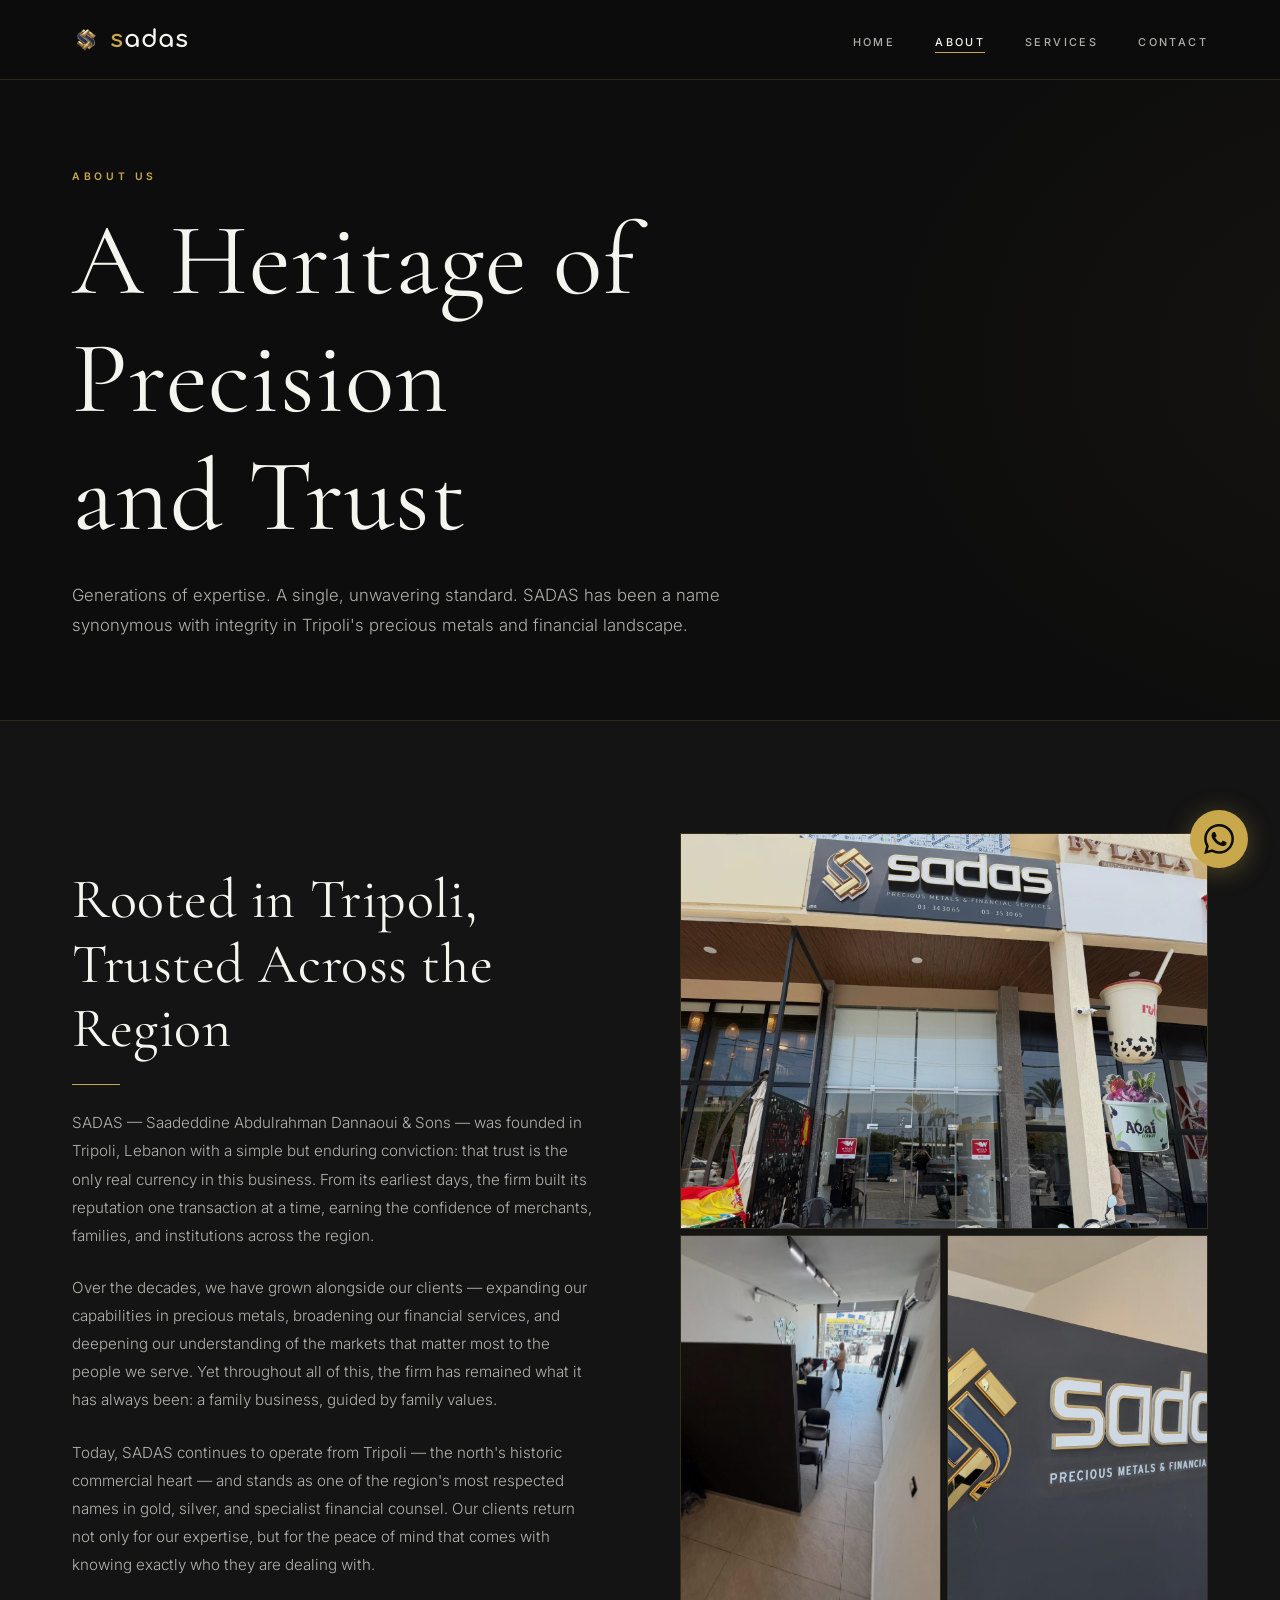
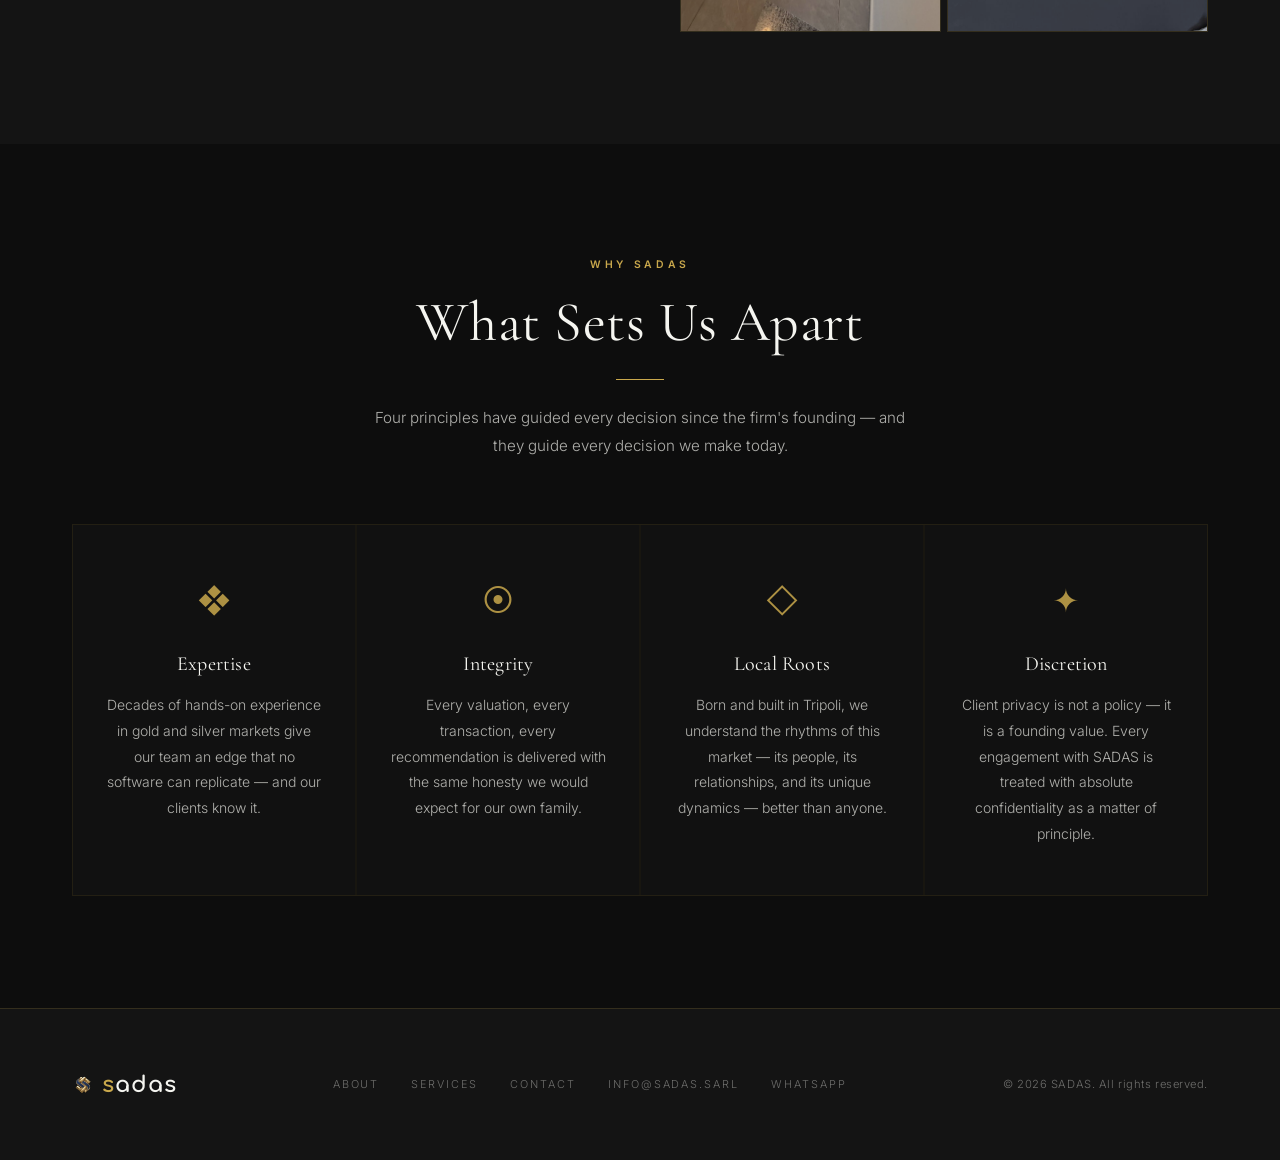
==== about.html @ ed0b33d8 "Initial commit — SADAS website" ====
<!DOCTYPE html>
<html lang="en">
<head>
  <meta charset="UTF-8" />
  <meta name="viewport" content="width=device-width, initial-scale=1.0" />

  <!-- REPLACE: Update title as desired -->
  <title>About — SADAS | Precious Metals &amp; Financial Services, Tripoli Lebanon</title>

  <!-- REPLACE: Refine description (under 160 characters) -->
  <meta name="description" content="Learn about SADAS — a family business with deep roots in Tripoli, Lebanon, built on decades of expertise, integrity, and trust in precious metals and finance." />

  <meta property="og:type"        content="website" />
  <!-- REPLACE: Update this URL to your real domain -->
  <meta property="og:url"         content="https://sadas.sarl/about.html" />
  <meta property="og:title"       content="About SADAS — Our Story &amp; Heritage" />
  <meta property="og:description" content="A family of trust, built over generations in Tripoli, Lebanon." />
  <!-- REPLACE: Add a real social image -->
  <!-- <meta property="og:image" content="https://sadas.sarl/img/og-image.jpg" /> -->

  <link rel="icon" type="image/png" href="img/logo-mark.png" />
  <link rel="stylesheet" href="css/style.css" />
  <link rel="preconnect" href="https://fonts.googleapis.com" />
  <link rel="preconnect" href="https://fonts.gstatic.com" crossorigin />
</head>
<body>

  <!-- ========================================================
       NAVBAR — data-always-scrolled="true" = frosted glass from page load
       ======================================================== -->
  <nav class="navbar" data-always-scrolled="true" aria-label="Main navigation">
    <div class="container">
      <a href="index.html" class="nav-logo" aria-label="SADAS — Home">
        <img class="logo-mark" src="img/logo-mark.png" alt="" aria-hidden="true" onerror="this.style.display='none'">
        <span class="logo-text"><em>s</em>adas</span>
      </a>

      <ul class="nav-links" role="list">
        <li><a href="index.html">Home</a></li>
        <li><a href="about.html">About</a></li>
        <li><a href="services.html">Services</a></li>
        <li><a href="contact.html">Contact</a></li>
      </ul>

      <button class="nav-hamburger" aria-label="Open navigation menu" aria-expanded="false">
        <span></span>
        <span></span>
        <span></span>
      </button>
    </div>
  </nav>

  <!-- Mobile nav overlay -->
  <nav class="nav-mobile" aria-label="Mobile navigation">
    <button class="nav-mobile-close" aria-label="Close navigation">&#10005;</button>
    <a href="index.html">Home</a>
    <a href="about.html">About</a>
    <a href="services.html">Services</a>
    <a href="contact.html">Contact</a>
  </nav>

  <main>

    <!-- ======================================================
         PAGE HERO HEADER
         ====================================================== -->
    <header class="page-hero">
      <div class="container">
        <div class="page-hero-inner">
          <span class="section-label">About Us</span>
          <h1>A Heritage of Precision<br>and Trust</h1>
          <!-- REPLACE: Adjust this lead paragraph to match your company's tone -->
          <p class="lead">
            Generations of expertise. A single, unwavering standard.
            SADAS has been a name synonymous with integrity in Tripoli's
            precious metals and financial landscape.
          </p>
        </div>
      </div>
    </header>

    <!-- ======================================================
         COMPANY STORY
         ====================================================== -->
    <section class="about-story">
      <div class="container">
        <div class="story-grid">

          <!-- Story text -->
          <div class="story-text">
            <span class="section-label reveal">Our Story</span>
            <h2 class="reveal delay-1">Rooted in Tripoli,<br>Trusted Across the Region</h2>
            <div class="divider reveal delay-2"></div>

            <!-- REPLACE: Replace all three paragraphs below with your actual company history.
                          Include when the firm was founded, by whom, how it has grown,
                          and what makes your family's approach distinctive. -->
            <p class="reveal delay-2">
              SADAS — Saadeddine Abdulrahman Dannaoui &amp; Sons — was founded in Tripoli, Lebanon
              with a simple but enduring conviction: that trust is the only real currency in this
              business. From its earliest days, the firm built its reputation one transaction at a
              time, earning the confidence of merchants, families, and institutions across the region.
            </p>
            <p class="reveal delay-3">
              Over the decades, we have grown alongside our clients — expanding our capabilities
              in precious metals, broadening our financial services, and deepening our understanding
              of the markets that matter most to the people we serve. Yet throughout all of this,
              the firm has remained what it has always been: a family business, guided by family values.
            </p>
            <p class="reveal delay-4">
              Today, SADAS continues to operate from Tripoli — the north's historic commercial heart —
              and stands as one of the region's most respected names in gold, silver, and specialist
              financial counsel. Our clients return not only for our expertise, but for the peace of
              mind that comes with knowing exactly who they are dealing with.
            </p>
          </div>

          <!-- Office photo grid -->
          <div class="reveal delay-2">
            <!--
              HOW TO ADD YOUR OFFICE PHOTOS:
              Save the three office photos to this folder using these exact filenames:
                img/office-exterior.jpg   the storefront / exterior photo
                img/office-interior.jpg   the inside-looking-out photo
                img/office-logo.jpg       the logo wall / interior signage photo
              Once the files are in place, the photos appear automatically.
            -->
            <div class="office-photos">
              <div class="office-photo-main">
                <img src="img/office-exterior.jpg"
                     alt="SADAS office exterior — Tripoli, Lebanon"
                     onerror="this.parentElement.style.background='#111';this.style.display='none'" />
              </div>
              <div class="office-photo-row">
                <div>
                  <img src="img/office-interior.jpg"
                       alt="SADAS office interior"
                       onerror="this.parentElement.style.background='#111';this.style.display='none'" />
                </div>
                <div>
                  <img src="img/office-logo.jpg"
                       alt="SADAS brand signage"
                       onerror="this.parentElement.style.background='#111';this.style.display='none'" />
                </div>
              </div>
            </div>
          </div>

        </div>
      </div>
    </section>

    <!-- ======================================================
         WHY SADAS — Trust Pillars
         ====================================================== -->
    <section class="about-pillars">
      <div class="container">
        <div class="section-header center reveal">
          <span class="section-label">Why SADAS</span>
          <h2>What Sets Us Apart</h2>
          <div class="divider center"></div>
          <p>
            Four principles have guided every decision since the firm's founding —
            and they guide every decision we make today.
          </p>
        </div>

        <div class="pillars-grid">

          <article class="pillar reveal delay-1">
            <span class="pillar-icon" aria-hidden="true">&#10070;</span>
            <h3>Expertise</h3>
            <!-- REPLACE: Adjust description to match your specific areas of expertise -->
            <p>
              Decades of hands-on experience in gold and silver markets give our team
              an edge that no software can replicate — and our clients know it.
            </p>
          </article>

          <article class="pillar reveal delay-2">
            <span class="pillar-icon" aria-hidden="true">&#10687;</span>
            <h3>Integrity</h3>
            <p>
              Every valuation, every transaction, every recommendation is delivered
              with the same honesty we would expect for our own family.
            </p>
          </article>

          <article class="pillar reveal delay-3">
            <span class="pillar-icon" aria-hidden="true">&#9671;</span>
            <h3>Local Roots</h3>
            <!-- REPLACE: Customise to describe your specific ties to Tripoli or the region -->
            <p>
              Born and built in Tripoli, we understand the rhythms of this market —
              its people, its relationships, and its unique dynamics — better than anyone.
            </p>
          </article>

          <article class="pillar reveal delay-4">
            <span class="pillar-icon" aria-hidden="true">&#10022;</span>
            <h3>Discretion</h3>
            <p>
              Client privacy is not a policy — it is a founding value. Every engagement
              with SADAS is treated with absolute confidentiality as a matter of principle.
            </p>
          </article>

        </div>
      </div>
    </section>

  </main>

  <!-- ========================================================
       FOOTER
       ======================================================== -->
  <footer>
    <div class="container">
      <div class="footer-inner">
        <a href="index.html" class="footer-logo">
          <img class="logo-mark" src="img/logo-mark.png" alt="" aria-hidden="true" onerror="this.style.display='none'">
          <span><em>s</em>adas</span>
        </a>

        <nav class="footer-links" aria-label="Footer navigation">
          <a href="about.html">About</a>
          <a href="services.html">Services</a>
          <a href="contact.html">Contact</a>
          <a href="mailto:info@sadas.sarl">info@sadas.sarl</a>
          <a href="https://wa.me/9613343065" target="_blank" rel="noopener noreferrer">WhatsApp</a>
        </nav>

        <p class="footer-copy">
          &copy; <span id="year"></span> SADAS. All rights reserved.
        </p>
      </div>
    </div>
  </footer>

  <!-- WHATSAPP FLOATING BUTTON -->
  <a href="https://wa.me/9613343065"
     class="wa-float"
     target="_blank"
     rel="noopener noreferrer"
     aria-label="Chat with us on WhatsApp">
    <svg viewBox="0 0 24 24" xmlns="http://www.w3.org/2000/svg" aria-hidden="true">
      <path d="M17.472 14.382c-.297-.149-1.758-.867-2.03-.967-.273-.099-.471-.148-.67.15-.197.297-.767.966-.94 1.164-.173.199-.347.223-.644.075-.297-.15-1.255-.463-2.39-1.475-.883-.788-1.48-1.761-1.653-2.059-.173-.297-.018-.458.13-.606.134-.133.298-.347.446-.52.149-.174.198-.298.298-.497.099-.198.05-.371-.025-.52-.075-.149-.669-1.612-.916-2.207-.242-.579-.487-.5-.669-.51-.173-.008-.371-.01-.57-.01-.198 0-.52.074-.792.372-.272.297-1.04 1.016-1.04 2.479 0 1.462 1.065 2.875 1.213 3.074.149.198 2.096 3.2 5.077 4.487.709.306 1.262.489 1.694.625.712.227 1.36.195 1.871.118.571-.085 1.758-.719 2.006-1.413.248-.694.248-1.289.173-1.413-.074-.124-.272-.198-.57-.347m-5.421 7.403h-.004a9.87 9.87 0 01-5.031-1.378l-.361-.214-3.741.982.998-3.648-.235-.374a9.86 9.86 0 01-1.51-5.26c.001-5.45 4.436-9.884 9.888-9.884 2.64 0 5.122 1.03 6.988 2.898a9.825 9.825 0 012.893 6.994c-.003 5.45-4.437 9.884-9.885 9.884m8.413-18.297A11.815 11.815 0 0012.05 0C5.495 0 .16 5.335.157 11.892c0 2.096.547 4.142 1.588 5.945L.057 24l6.305-1.654a11.882 11.882 0 005.683 1.448h.005c6.554 0 11.89-5.335 11.893-11.893a11.821 11.821 0 00-3.48-8.413Z"/>
    </svg>
  </a>

  <script>document.getElementById('year').textContent = new Date().getFullYear();</script>
  <script src="js/main.js"></script>
</body>
</html>
---- css/style.css ----
/* ============================================================
   SADAS — Precious Metals & Financial Services
   Shared Stylesheet
   ============================================================ */

@import url('https://fonts.googleapis.com/css2?family=Cormorant+Garamond:ital,wght@0,300;0,400;0,500;0,600;1,300;1,400;1,500&family=Inter:wght@300;400;500;600&family=Comfortaa:wght@700&display=swap');

/* ============================================================
   CSS CUSTOM PROPERTIES (Design Tokens)
   ============================================================ */
:root {
  --black:        #0d0d0d;
  --black-soft:   #141414;
  --black-card:   #111111;
  --gold:         #C9A84C;
  --gold-light:   #D4AF37;
  --gold-pale:    rgba(201, 168, 76, 0.12);
  --gold-glow:    rgba(201, 168, 76, 0.35);
  --gold-border:  rgba(201, 168, 76, 0.18);
  --white:        #F5F5F0;
  --white-70:     rgba(245, 245, 240, 0.70);
  --white-40:     rgba(245, 245, 240, 0.40);
  --white-15:     rgba(245, 245, 240, 0.08);

  --font-serif: 'Cormorant Garamond', 'Georgia', serif;
  --font-sans:  'Inter', system-ui, -apple-system, sans-serif;
  --font-logo:  'Comfortaa', 'Arial Rounded MT Bold', sans-serif;

  --nav-h:    80px;
  --max-w:    1200px;
  --ease:     cubic-bezier(0.4, 0, 0.2, 1);
  --trans:    0.3s var(--ease);
}

/* ============================================================
   RESET & BASE
   ============================================================ */
*, *::before, *::after {
  box-sizing: border-box;
  margin: 0;
  padding: 0;
}

html {
  scroll-behavior: smooth;
  font-size: 16px;
}

body {
  background-color: var(--black);
  color: var(--white);
  font-family: var(--font-sans);
  font-weight: 300;
  line-height: 1.75;
  overflow-x: hidden;
  -webkit-font-smoothing: antialiased;
  -moz-osx-font-smoothing: grayscale;
}

img {
  max-width: 100%;
  height: auto;
  display: block;
}

a {
  color: inherit;
  text-decoration: none;
}

ul {
  list-style: none;
}

/* ============================================================
   TYPOGRAPHY SCALE
   ============================================================ */
h1, h2, h3, h4 {
  font-family: var(--font-serif);
  font-weight: 400;
  line-height: 1.15;
  letter-spacing: 0.01em;
  color: var(--white);
}

h1 { font-size: clamp(2.8rem, 8vw,  7.5rem); }
h2 { font-size: clamp(1.9rem, 4.5vw, 3.5rem); }
h3 { font-size: clamp(1.3rem, 2.5vw, 2rem);   }
h4 { font-size: 1.15rem; }

p {
  color: var(--white-70);
  font-size: 0.95rem;
  line-height: 1.85;
}

/* ============================================================
   LAYOUT UTILITIES
   ============================================================ */
.container {
  max-width: var(--max-w);
  margin: 0 auto;
  padding: 0 2rem;
}

section {
  padding: 7rem 0;
}

.section-label {
  display: block;
  font-family: var(--font-sans);
  font-size: 0.65rem;
  font-weight: 600;
  letter-spacing: 0.35em;
  text-transform: uppercase;
  color: var(--gold);
  margin-bottom: 1rem;
}

.section-header {
  margin-bottom: 4rem;
}

.section-header.center {
  text-align: center;
}

.section-header h2 {
  margin-bottom: 1rem;
}

.section-header p {
  max-width: 540px;
}

.section-header.center p {
  margin: 0 auto;
}

.divider {
  width: 48px;
  height: 1px;
  background: var(--gold);
  margin: 1.5rem 0;
}

.divider.center {
  margin: 1.5rem auto;
}

.gold-text {
  color: var(--gold);
}

/* ============================================================
   BUTTONS
   ============================================================ */
.btn {
  display: inline-block;
  padding: 0.9rem 2.75rem;
  font-family: var(--font-sans);
  font-size: 0.68rem;
  font-weight: 500;
  letter-spacing: 0.22em;
  text-transform: uppercase;
  cursor: pointer;
  border: none;
  transition: all 0.4s var(--ease);
  position: relative;
  overflow: hidden;
  white-space: nowrap;
}

/* Outlined gold button with fill-sweep hover */
.btn-outline {
  background: transparent;
  border: 1px solid var(--gold);
  color: var(--gold);
}

.btn-outline::after {
  content: '';
  position: absolute;
  inset: 0;
  background: var(--gold);
  transform: scaleX(0);
  transform-origin: left center;
  transition: transform 0.45s var(--ease);
  z-index: 0;
}

.btn-outline span {
  position: relative;
  z-index: 1;
  transition: color 0.45s var(--ease);
}

.btn-outline:hover span {
  color: var(--black);
}

.btn-outline:hover::after {
  transform: scaleX(1);
}

/* Solid gold button */
.btn-solid {
  background: var(--gold);
  border: 1px solid var(--gold);
  color: var(--black);
  font-weight: 600;
}

.btn-solid:hover {
  background: transparent;
  color: var(--gold);
}

/* ============================================================
   NAVBAR
   ============================================================ */
.navbar {
  position: fixed;
  top: 0;
  left: 0;
  right: 0;
  height: var(--nav-h);
  z-index: 1000;
  transition: background 0.5s ease, border-color 0.5s ease, backdrop-filter 0.5s ease;
}

.navbar.scrolled {
  background: rgba(13, 13, 13, 0.82);
  backdrop-filter: blur(24px) saturate(1.4);
  -webkit-backdrop-filter: blur(24px) saturate(1.4);
  border-bottom: 1px solid var(--gold-border);
}

/* For non-hero pages: always show the frosted bar */
.navbar.always-scrolled {
  background: rgba(13, 13, 13, 0.95);
  border-bottom: 1px solid var(--gold-border);
}

.navbar .container {
  height: 100%;
  display: flex;
  align-items: center;
  justify-content: space-between;
}

.nav-logo {
  display: flex;
  align-items: center;
  gap: 0.6rem;
  transition: opacity var(--trans);
}

.nav-logo:hover {
  opacity: 0.85;
}

/* Logo mark image in navbar */
.nav-logo .logo-mark {
  width: 28px;
  height: 28px;
  flex-shrink: 0;
  object-fit: contain;
}

.nav-logo .logo-text {
  font-family: var(--font-logo);
  font-size: 1.5rem;
  font-weight: 800;
  letter-spacing: 0.04em;
  color: var(--white);
  line-height: 1;
  text-transform: lowercase;
}

.nav-logo .logo-text em {
  color: var(--gold);
  font-style: normal;
}

.nav-links {
  display: flex;
  align-items: center;
  gap: 2.5rem;
}

.nav-links a {
  font-size: 0.68rem;
  font-weight: 500;
  letter-spacing: 0.22em;
  text-transform: uppercase;
  color: var(--white-70);
  position: relative;
  padding-bottom: 4px;
  transition: color var(--trans);
}

.nav-links a::after {
  content: '';
  position: absolute;
  bottom: 0;
  left: 0;
  width: 0;
  height: 1px;
  background: var(--gold);
  transition: width 0.35s var(--ease);
}

.nav-links a:hover,
.nav-links a.active {
  color: var(--white);
}

.nav-links a:hover::after,
.nav-links a.active::after {
  width: 100%;
}

/* Hamburger button (mobile) */
.nav-hamburger {
  display: none;
  flex-direction: column;
  justify-content: center;
  gap: 6px;
  cursor: pointer;
  background: none;
  border: none;
  padding: 4px;
  z-index: 1001;
}

.nav-hamburger span {
  display: block;
  width: 26px;
  height: 1px;
  background: var(--white);
  transition: all 0.35s var(--ease);
}

.nav-hamburger.open span:nth-child(1) {
  transform: rotate(45deg) translate(5px, 5px);
}

.nav-hamburger.open span:nth-child(2) {
  opacity: 0;
  transform: scaleX(0);
}

.nav-hamburger.open span:nth-child(3) {
  transform: rotate(-45deg) translate(5px, -5px);
}

/* Mobile full-screen nav overlay */
.nav-mobile {
  display: none;
  position: fixed;
  inset: 0;
  background: var(--black);
  z-index: 999;
  flex-direction: column;
  align-items: center;
  justify-content: center;
  gap: 2.5rem;
}

.nav-mobile.open {
  display: flex;
}

.nav-mobile a {
  font-family: var(--font-serif);
  font-size: 2.8rem;
  font-weight: 300;
  color: var(--white);
  letter-spacing: 0.08em;
  transition: color var(--trans);
}

.nav-mobile a:hover {
  color: var(--gold);
}

.nav-mobile-close {
  position: absolute;
  top: 2rem;
  right: 2rem;
  font-size: 1.5rem;
  color: var(--white-40);
  cursor: pointer;
  background: none;
  border: none;
  transition: color var(--trans);
}

.nav-mobile-close:hover {
  color: var(--gold);
}

/* ============================================================
   FOOTER
   ============================================================ */
footer {
  background: var(--black-soft);
  border-top: 1px solid var(--gold-border);
  padding: 3.5rem 0;
}

.footer-inner {
  display: flex;
  align-items: center;
  justify-content: space-between;
  flex-wrap: wrap;
  gap: 2rem;
}

.footer-logo {
  display: flex;
  align-items: center;
  gap: 0.5rem;
  font-family: var(--font-logo);
  font-size: 1.4rem;
  font-weight: 800;
  letter-spacing: 0.04em;
  color: var(--white);
  text-transform: lowercase;
}

.footer-logo .logo-mark {
  width: 22px;
  height: 22px;
  flex-shrink: 0;
  object-fit: contain;
}

.footer-logo em {
  color: var(--gold);
  font-style: normal;
}

.footer-links {
  display: flex;
  align-items: center;
  gap: 2rem;
  flex-wrap: wrap;
}

.footer-links a {
  font-size: 0.68rem;
  letter-spacing: 0.18em;
  text-transform: uppercase;
  color: var(--white-40);
  transition: color var(--trans);
}

.footer-links a:hover {
  color: var(--gold);
}

.footer-copy {
  font-size: 0.7rem;
  color: var(--white-40);
  letter-spacing: 0.05em;
}

/* ============================================================
   WHATSAPP FLOATING BUTTON
   ============================================================ */
.wa-float {
  position: fixed;
  bottom: 2rem;
  right: 2rem;
  width: 58px;
  height: 58px;
  background: var(--gold);
  border-radius: 50%;
  display: flex;
  align-items: center;
  justify-content: center;
  z-index: 950;
  box-shadow: 0 4px 24px var(--gold-glow);
  transition: transform 0.3s var(--ease), box-shadow 0.3s var(--ease);
}

.wa-float:hover {
  transform: scale(1.12);
  box-shadow: 0 8px 36px rgba(201, 168, 76, 0.55);
}

.wa-float svg {
  width: 30px;
  height: 30px;
  fill: var(--black);
}

/* ============================================================
   SCROLL REVEAL ANIMATION
   ============================================================ */
.reveal {
  opacity: 0;
  transform: translateY(28px);
  transition: opacity 0.75s var(--ease), transform 0.75s var(--ease);
}

.reveal.delay-1 { transition-delay: 0.1s; }
.reveal.delay-2 { transition-delay: 0.2s; }
.reveal.delay-3 { transition-delay: 0.3s; }
.reveal.delay-4 { transition-delay: 0.4s; }

.reveal.visible {
  opacity: 1;
  transform: translateY(0);
}

/* ============================================================
   HOME — HERO
   ============================================================ */
.hero {
  position: relative;
  height: 100vh;
  min-height: 620px;
  display: flex;
  align-items: center;
  justify-content: center;
  text-align: center;
  overflow: hidden;
}

#hero-canvas {
  position: absolute;
  inset: 0;
  width: 100%;
  height: 100%;
  z-index: 0;
}

.hero-content {
  position: relative;
  z-index: 1;
  padding: 0 1.5rem;
}

.hero-eyebrow {
  display: block;
  font-family: var(--font-sans);
  font-size: 0.65rem;
  font-weight: 500;
  letter-spacing: 0.45em;
  text-transform: uppercase;
  color: var(--gold);
  margin-bottom: 1.25rem;
  opacity: 0;
  animation: fadeUp 1s var(--ease) 0.3s forwards;
}

.hero-wordmark {
  font-family: var(--font-logo);
  font-size: clamp(4rem, 16vw, 13rem);
  font-weight: 900;
  letter-spacing: 0.04em;
  text-transform: lowercase;
  color: var(--white);
  line-height: 1;
  margin-bottom: 0.5rem;
  opacity: 0;
  animation: fadeUp 1.1s var(--ease) 0.5s forwards;
}

.hero-wordmark em {
  color: var(--gold);
  font-style: normal;
}

/* Logo mark displayed above wordmark on hero */
.hero-logo-mark {
  width: clamp(64px, 12vw, 100px);
  height: auto;
  margin: 0 auto 1.25rem;
  object-fit: contain;
  opacity: 0;
  animation: fadeUp 1s var(--ease) 0.25s forwards;
}

.hero-tagline {
  font-family: var(--font-serif);
  font-size: clamp(1rem, 2.5vw, 1.35rem);
  font-weight: 300;
  font-style: italic;
  color: var(--white-70);
  letter-spacing: 0.04em;
  margin-bottom: 2.75rem;
  opacity: 0;
  animation: fadeUp 1.1s var(--ease) 0.75s forwards;
}

.hero-actions {
  opacity: 0;
  animation: fadeUp 1s var(--ease) 1s forwards;
  margin-bottom: 6rem;
}

.hero-scroll-cue {
  position: absolute;
  bottom: 0.5rem;
  left: 50%;
  transform: translateX(-50%);
  display: flex;
  flex-direction: column;
  align-items: center;
  gap: 10px;
  z-index: 1;
  opacity: 0;
  animation: fadeIn 1s ease 1.5s forwards;
}

.hero-scroll-cue span {
  font-size: 0.6rem;
  letter-spacing: 0.3em;
  text-transform: uppercase;
  color: var(--white-40);
}

.scroll-line {
  width: 1px;
  height: 48px;
  background: linear-gradient(to bottom, var(--gold), transparent);
  animation: scrollPulse 2s ease-in-out infinite;
}

@keyframes scrollPulse {
  0%   { transform: scaleY(0); transform-origin: top; opacity: 0; }
  50%  { transform: scaleY(1); transform-origin: top; opacity: 1; }
  100% { transform: scaleY(1); transform-origin: bottom; opacity: 0; }
}

@keyframes fadeUp {
  from { opacity: 0; transform: translateY(24px); }
  to   { opacity: 1; transform: translateY(0); }
}

@keyframes fadeIn {
  from { opacity: 0; }
  to   { opacity: 1; }
}

/* ============================================================
   HOME — ABOUT TEASER
   ============================================================ */
.home-about {
  background: var(--black);
  overflow: hidden;
}

.home-about-inner {
  display: grid;
  grid-template-columns: 1fr 1fr;
  gap: 6rem;
  align-items: center;
}

.home-about-text h2 {
  margin-bottom: 1.5rem;
}

.home-about-text p {
  margin-bottom: 2.25rem;
}

.home-about-visual {
  display: flex;
  align-items: center;
  justify-content: center;
}

.gold-ring {
  width: 260px;
  height: 260px;
  border: 1px solid var(--gold-border);
  border-radius: 50%;
  display: flex;
  align-items: center;
  justify-content: center;
  position: relative;
  animation: slowRotate 30s linear infinite;
}

.gold-ring::before {
  content: '';
  position: absolute;
  inset: 16px;
  border: 1px solid rgba(201, 168, 76, 0.07);
  border-radius: 50%;
  animation: slowRotate 20s linear infinite reverse;
}

.gold-ring::after {
  content: '';
  position: absolute;
  inset: 32px;
  border: 1px solid rgba(201, 168, 76, 0.04);
  border-radius: 50%;
}

.about-logo-mark {
  width: 200px;
  height: 200px;
  object-fit: contain;
}

.gold-ring-letter {
  font-family: var(--font-serif);
  font-size: 7rem;
  font-weight: 300;
  color: var(--gold);
  opacity: 0.7;
  line-height: 1;
  z-index: 1;
  animation: slowRotate 30s linear infinite reverse; /* Counter-rotates to stay upright */
}

@keyframes slowRotate {
  from { transform: rotate(0deg); }
  to   { transform: rotate(360deg); }
}

/* ============================================================
   HOME — SERVICES OVERVIEW
   ============================================================ */
.home-services {
  background: var(--black-soft);
}

.services-grid {
  display: grid;
  grid-template-columns: repeat(4, 1fr);
  gap: 1px;
  background: rgba(201, 168, 76, 0.06);
  border: 1px solid rgba(201, 168, 76, 0.06);
}

.svc-card {
  background: var(--black-card);
  padding: 3rem 2.25rem;
  position: relative;
  overflow: hidden;
  transition: background var(--trans);
}

.svc-card::after {
  content: '';
  position: absolute;
  bottom: 0;
  left: 0;
  width: 0;
  height: 2px;
  background: var(--gold);
  transition: width 0.5s var(--ease);
}

.svc-card:hover {
  background: rgba(201, 168, 76, 0.03);
}

.svc-card:hover::after {
  width: 100%;
}

.svc-icon {
  font-size: 2.2rem;
  color: var(--gold);
  margin-bottom: 1.75rem;
  display: block;
  opacity: 0.85;
}

.svc-card h3 {
  font-size: 1.35rem;
  margin-bottom: 1rem;
}

.svc-card p {
  font-size: 0.88rem;
  line-height: 1.8;
}

/* ============================================================
   INNER PAGE — PAGE HERO HEADER
   ============================================================ */
.page-hero {
  background: var(--black);
  padding-top: calc(var(--nav-h) + 5.5rem);
  padding-bottom: 5rem;
  border-bottom: 1px solid var(--gold-border);
  position: relative;
  overflow: hidden;
}

.page-hero::before {
  content: '';
  position: absolute;
  top: 0;
  left: 0;
  right: 0;
  bottom: 0;
  background: radial-gradient(ellipse 60% 80% at 110% 50%, rgba(201,168,76,0.04) 0%, transparent 70%);
  pointer-events: none;
}

.page-hero-inner {
  max-width: 650px;
}

.page-hero h1 {
  margin-bottom: 1.5rem;
}

.page-hero p.lead {
  font-size: 1.05rem;
  color: var(--white-70);
  line-height: 1.8;
}

/* ============================================================
   ABOUT PAGE
   ============================================================ */
.about-story {
  background: var(--black-soft);
}

.story-grid {
  display: grid;
  grid-template-columns: 1fr 1fr;
  gap: 5rem;
  align-items: start;
}

.story-text p {
  margin-bottom: 1.5rem;
}

.story-text p:last-child {
  margin-bottom: 0;
}

.photo-placeholder {
  aspect-ratio: 4/5;
  background: var(--black-card);
  border: 1px solid var(--gold-border);
  display: flex;
  flex-direction: column;
  align-items: center;
  justify-content: center;
  gap: 1.25rem;
  text-align: center;
  padding: 2rem;
}

/* Office photo grid */
.office-photos {
  display: grid;
  grid-template-rows: 1fr 1fr;
  gap: 6px;
  height: 100%;
  min-height: 420px;
}

.office-photo-main {
  overflow: hidden;
  border: 1px solid var(--gold-border);
}

.office-photo-row {
  display: grid;
  grid-template-columns: 1fr 1fr;
  gap: 6px;
}

.office-photo-row > div {
  overflow: hidden;
  border: 1px solid var(--gold-border);
}

.office-photos img {
  width: 100%;
  height: 100%;
  object-fit: cover;
  display: block;
  filter: brightness(0.92) saturate(0.9);
  transition: filter 0.4s ease, transform 0.5s ease;
}

.office-photos img:hover {
  filter: brightness(1) saturate(1);
  transform: scale(1.03);
}

.photo-placeholder-icon {
  font-size: 3.5rem;
  opacity: 0.3;
  color: var(--gold);
}

.photo-placeholder p {
  font-size: 0.78rem;
  letter-spacing: 0.1em;
  color: var(--white-40);
  max-width: 180px;
}

/* Trust Pillars */
.about-pillars {
  background: var(--black);
}

.pillars-grid {
  display: grid;
  grid-template-columns: repeat(4, 1fr);
  gap: 2px;
  background: rgba(201, 168, 76, 0.06);
  border: 1px solid rgba(201, 168, 76, 0.06);
}

.pillar {
  background: var(--black-card);
  padding: 3rem 2rem;
  text-align: center;
  transition: background var(--trans);
  position: relative;
  overflow: hidden;
}

.pillar::after {
  content: '';
  position: absolute;
  top: 0;
  left: 50%;
  transform: translateX(-50%);
  width: 0;
  height: 1px;
  background: var(--gold);
  transition: width 0.5s var(--ease);
}

.pillar:hover {
  background: rgba(201, 168, 76, 0.03);
}

.pillar:hover::after {
  width: 60%;
}

.pillar-icon {
  font-size: 2rem;
  color: var(--gold);
  margin-bottom: 1.5rem;
  display: block;
  opacity: 0.85;
}

.pillar h3 {
  font-size: 1.25rem;
  margin-bottom: 1rem;
}

.pillar p {
  font-size: 0.875rem;
}

/* ============================================================
   SERVICES PAGE
   ============================================================ */
.services-main {
  background: var(--black);
}

.svc-section {
  display: grid;
  grid-template-columns: 200px 1fr;
  gap: 5rem;
  align-items: start;
  padding: 5rem 0;
  border-bottom: 1px solid rgba(201, 168, 76, 0.07);
}

.svc-section:last-child {
  border-bottom: none;
  padding-bottom: 0;
}

.svc-aside {
  position: sticky;
  top: calc(var(--nav-h) + 2rem);
}

.svc-number {
  font-family: var(--font-serif);
  font-size: 5.5rem;
  font-weight: 300;
  color: rgba(201, 168, 76, 0.12);
  line-height: 1;
  margin-bottom: 0.5rem;
}

.svc-aside .section-label {
  margin-bottom: 0;
}

.svc-body h3 {
  font-size: clamp(1.5rem, 3vw, 2.2rem);
  margin-bottom: 1.5rem;
}

.svc-body p {
  margin-bottom: 1.5rem;
}

.svc-body p:last-of-type {
  margin-bottom: 0;
}

.svc-tags {
  display: flex;
  flex-wrap: wrap;
  gap: 0.75rem;
  margin-top: 2.5rem;
}

.svc-tag {
  display: inline-flex;
  align-items: center;
  gap: 0.6rem;
  padding: 0.65rem 1.25rem;
  border: 1px solid var(--gold-border);
  font-size: 0.75rem;
  letter-spacing: 0.08em;
  color: var(--white-70);
  transition: all var(--trans);
  font-family: var(--font-sans);
}

.svc-tag::before {
  content: '◆';
  font-size: 0.45rem;
  color: var(--gold);
  flex-shrink: 0;
}

.svc-tag:hover {
  border-color: var(--gold);
  color: var(--white);
  background: rgba(201, 168, 76, 0.04);
}

/* Services CTA strip */
.services-cta {
  background: var(--black-soft);
  padding: 5rem 0;
  text-align: center;
  border-top: 1px solid var(--gold-border);
}

.services-cta h2 {
  margin-bottom: 1rem;
}

.services-cta p {
  max-width: 480px;
  margin: 0 auto 2.5rem;
}

/* ============================================================
   CONTACT PAGE
   ============================================================ */
.contact-main {
  background: var(--black);
}

.contact-grid {
  display: grid;
  grid-template-columns: 1fr 1.4fr;
  gap: 6rem;
  align-items: start;
}

.contact-info-title {
  margin-bottom: 2.5rem;
}

.contact-item {
  display: flex;
  gap: 1.25rem;
  align-items: flex-start;
  padding: 1.75rem 0;
  border-bottom: 1px solid var(--white-15);
}

.contact-item:last-child {
  border-bottom: none;
}

.contact-item-icon {
  font-size: 1.1rem;
  color: var(--gold);
  flex-shrink: 0;
  width: 22px;
  text-align: center;
  margin-top: 0.1rem;
}

.contact-item-label {
  display: block;
  font-size: 0.62rem;
  letter-spacing: 0.25em;
  text-transform: uppercase;
  color: var(--gold);
  margin-bottom: 0.5rem;
}

.contact-item-value {
  font-size: 0.95rem;
  color: var(--white-70);
  line-height: 1.65;
}

.contact-item-value a {
  color: var(--white-70);
  transition: color var(--trans);
}

.contact-item-value a:hover {
  color: var(--gold);
}

/* Map */
.map-wrap {
  background: var(--black-soft);
  border: 1px solid var(--gold-border);
  overflow: hidden;
}

.map-placeholder {
  aspect-ratio: 4/3;
  background: #0e0e0e;
  display: flex;
  flex-direction: column;
  align-items: center;
  justify-content: center;
  gap: 1rem;
  position: relative;
}

.map-placeholder::before {
  content: '';
  position: absolute;
  inset: 0;
  background: radial-gradient(ellipse at center, rgba(201,168,76,0.05) 0%, transparent 65%);
}

.map-placeholder-icon {
  font-size: 3rem;
  color: rgba(201, 168, 76, 0.3);
  position: relative;
}

.map-placeholder-text {
  text-align: center;
  position: relative;
}

.map-placeholder-text p {
  font-size: 0.8rem;
  letter-spacing: 0.05em;
  color: var(--white-40);
  max-width: 200px;
}

/* REPLACE: Paste the Google Maps embed iframe here and remove the map-placeholder div above.
   The iframe should have class="map-iframe" width="100%" and no border.
   Example:
   <iframe class="map-iframe" src="https://www.google.com/maps/embed?pb=..." allowfullscreen></iframe>
*/
.map-iframe {
  width: 100%;
  aspect-ratio: 4/3;
  border: none;
  display: block;
}

/* WhatsApp CTA section on contact page */
.contact-wa-cta {
  background: var(--black-soft);
  border-top: 1px solid var(--gold-border);
  padding: 5.5rem 0;
  text-align: center;
}

.contact-wa-cta h2 {
  margin-bottom: 1rem;
}

.contact-wa-cta p {
  max-width: 460px;
  margin: 0 auto 2.5rem;
}

.btn-whatsapp {
  display: inline-flex;
  align-items: center;
  gap: 0.85rem;
  padding: 1rem 2.75rem;
  background: var(--gold);
  color: var(--black);
  font-family: var(--font-sans);
  font-size: 0.68rem;
  font-weight: 600;
  letter-spacing: 0.2em;
  text-transform: uppercase;
  transition: all 0.35s var(--ease);
  border: 1px solid var(--gold);
}

.btn-whatsapp:hover {
  background: transparent;
  color: var(--gold);
}

.btn-whatsapp svg {
  width: 20px;
  height: 20px;
  fill: currentColor;
  flex-shrink: 0;
}

/* ============================================================
   RESPONSIVE BREAKPOINTS
   ============================================================ */
@media (max-width: 1024px) {
  .services-grid {
    grid-template-columns: repeat(2, 1fr);
  }

  .pillars-grid {
    grid-template-columns: repeat(2, 1fr);
  }
}

@media (max-width: 900px) {
  section {
    padding: 5rem 0;
  }

  .home-about-inner {
    grid-template-columns: 1fr;
    gap: 3rem;
  }

  .home-about-visual {
    display: none; /* Hide decorative ring on small screens */
  }

  .story-grid {
    grid-template-columns: 1fr;
    gap: 3rem;
  }

  .photo-placeholder {
    aspect-ratio: 16/9;
  }

  .svc-section {
    grid-template-columns: 1fr;
    gap: 2rem;
    padding: 4rem 0;
  }

  .svc-aside {
    position: static;
  }

  .contact-grid {
    grid-template-columns: 1fr;
    gap: 3rem;
  }

  .footer-inner {
    flex-direction: column;
    align-items: flex-start;
  }
}

@media (max-width: 768px) {
  :root {
    --nav-h: 68px;
  }

  .nav-links {
    display: none;
  }

  .nav-hamburger {
    display: flex;
  }

  .services-grid {
    grid-template-columns: 1fr;
  }

  .pillars-grid {
    grid-template-columns: 1fr 1fr;
  }

  .footer-links {
    flex-wrap: wrap;
    gap: 1.25rem;
  }
}

@media (max-width: 520px) {
  .hero-wordmark {
    letter-spacing: 0.15em;
  }

  .pillars-grid {
    grid-template-columns: 1fr;
  }

  .svc-tags {
    gap: 0.5rem;
  }

  .wa-float {
    bottom: 1.5rem;
    right: 1.5rem;
    width: 52px;
    height: 52px;
  }

  .wa-float svg {
    width: 26px;
    height: 26px;
  }
}
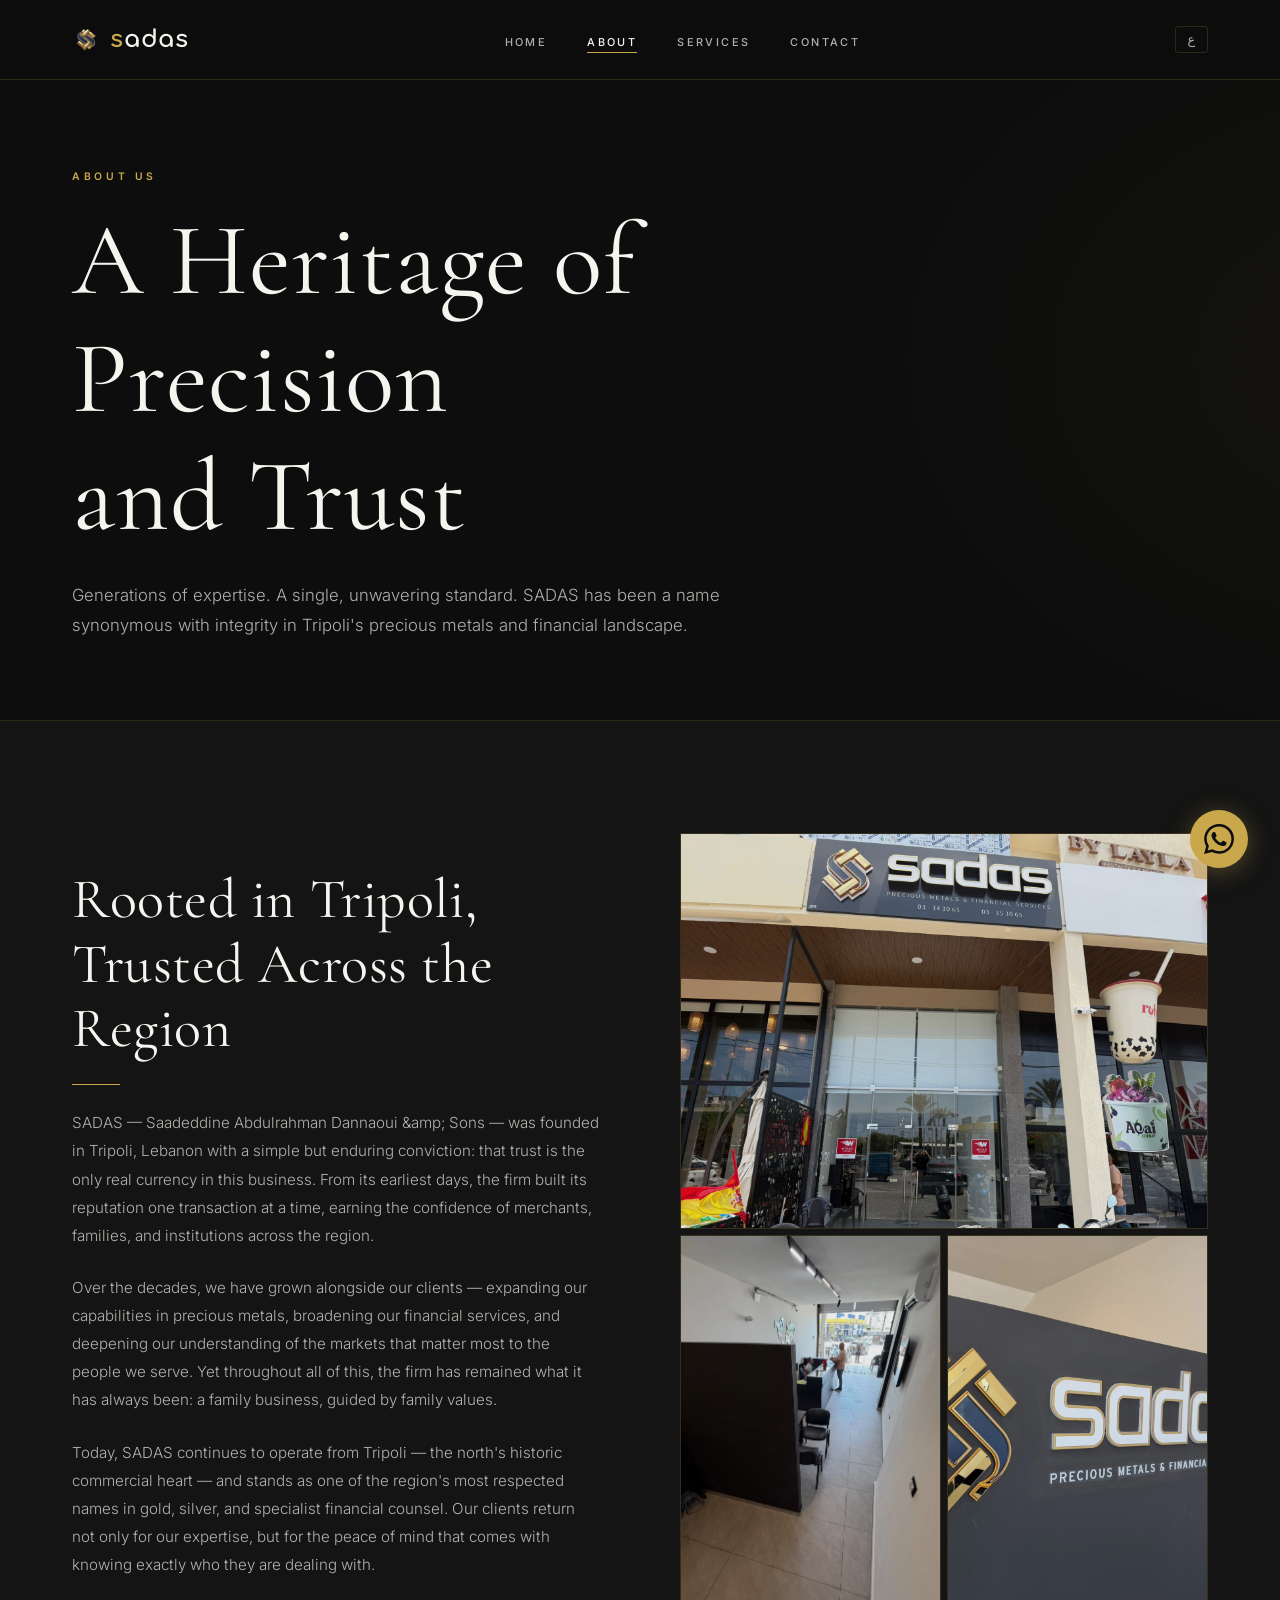
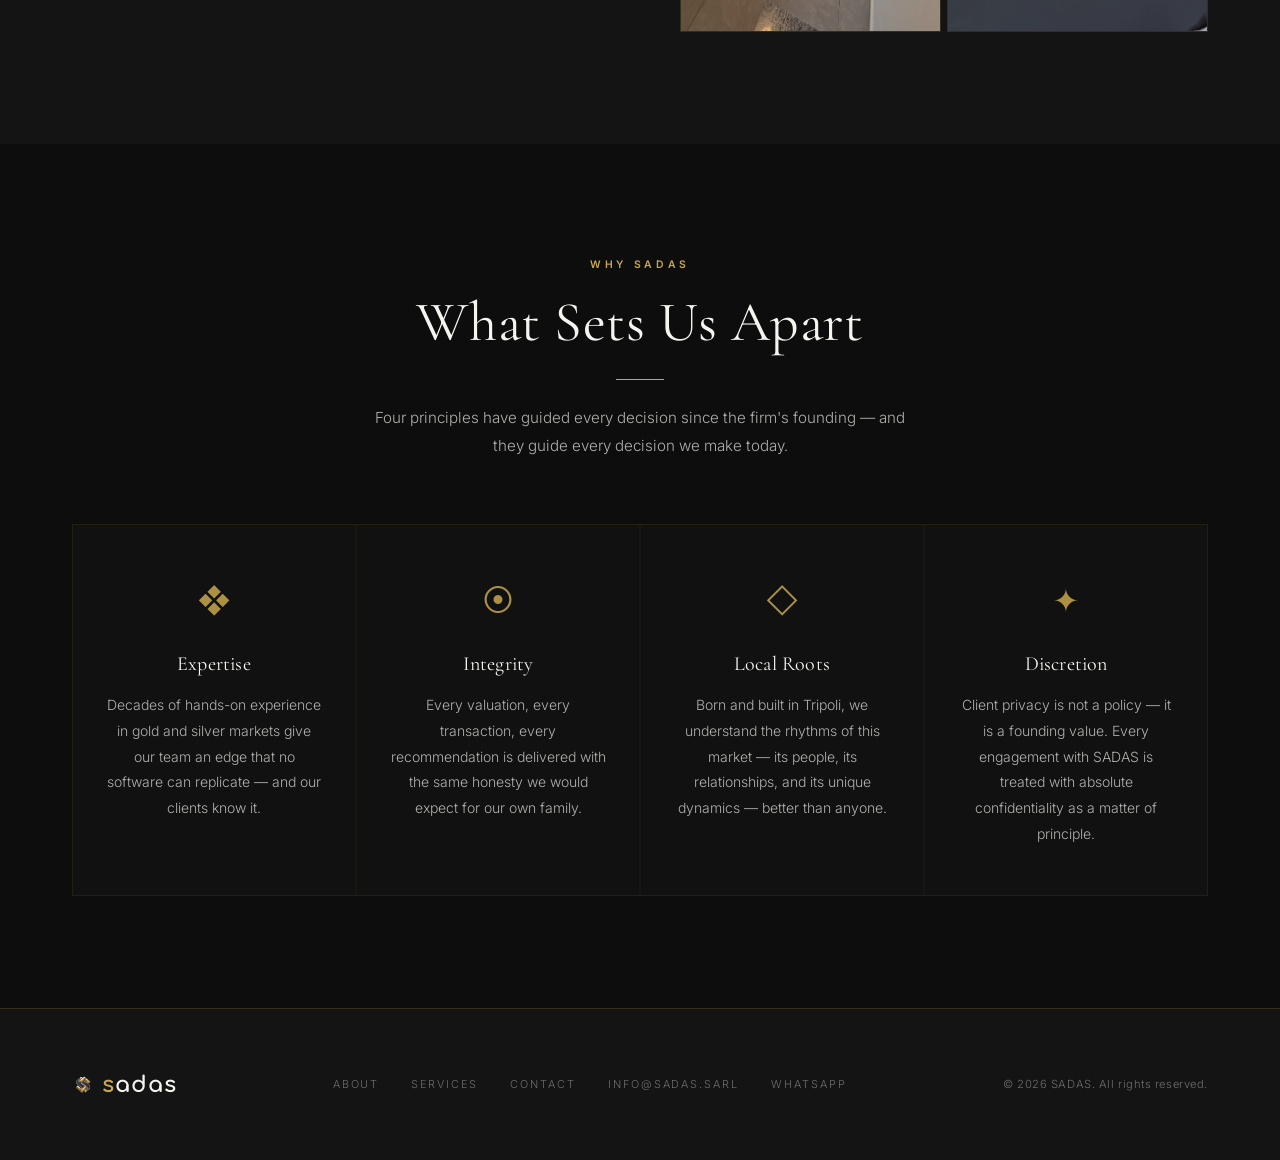
==== commit 0fd03eb3: "Add Arabic language toggle with full RTL support - EN/AR toggle button in navbar on all 4 pages - TR" ====
--- a/about.html
+++ b/about.html
@@ -3,21 +3,12 @@
 <head>
   <meta charset="UTF-8" />
   <meta name="viewport" content="width=device-width, initial-scale=1.0" />
-
-  <!-- REPLACE: Update title as desired -->
   <title>About — SADAS | Precious Metals &amp; Financial Services, Tripoli Lebanon</title>
-
-  <!-- REPLACE: Refine description (under 160 characters) -->
   <meta name="description" content="Learn about SADAS — a family business with deep roots in Tripoli, Lebanon, built on decades of expertise, integrity, and trust in precious metals and finance." />
-
   <meta property="og:type"        content="website" />
-  <!-- REPLACE: Update this URL to your real domain -->
   <meta property="og:url"         content="https://sadas.sarl/about.html" />
   <meta property="og:title"       content="About SADAS — Our Story &amp; Heritage" />
   <meta property="og:description" content="A family of trust, built over generations in Tripoli, Lebanon." />
-  <!-- REPLACE: Add a real social image -->
-  <!-- <meta property="og:image" content="https://sadas.sarl/img/og-image.jpg" /> -->
-
   <link rel="icon" type="image/png" href="img/logo-mark.png" />
   <link rel="stylesheet" href="css/style.css" />
   <link rel="preconnect" href="https://fonts.googleapis.com" />
@@ -25,9 +16,7 @@
 </head>
 <body>
 
-  <!-- ========================================================
-       NAVBAR — data-always-scrolled="true" = frosted glass from page load
-       ======================================================== -->
+  <!-- NAVBAR -->
   <nav class="navbar" data-always-scrolled="true" aria-label="Main navigation">
     <div class="container">
       <a href="index.html" class="nav-logo" aria-label="SADAS — Home">
@@ -36,16 +25,16 @@
       </a>
 
       <ul class="nav-links" role="list">
-        <li><a href="index.html">Home</a></li>
-        <li><a href="about.html">About</a></li>
-        <li><a href="services.html">Services</a></li>
-        <li><a href="contact.html">Contact</a></li>
+        <li><a href="index.html"    data-i18n="nav-home">Home</a></li>
+        <li><a href="about.html"   data-i18n="nav-about">About</a></li>
+        <li><a href="services.html" data-i18n="nav-services">Services</a></li>
+        <li><a href="contact.html" data-i18n="nav-contact">Contact</a></li>
       </ul>
 
+      <button class="lang-toggle" id="lang-toggle" aria-label="Switch language">&#1593;</button>
+
       <button class="nav-hamburger" aria-label="Open navigation menu" aria-expanded="false">
-        <span></span>
-        <span></span>
-        <span></span>
+        <span></span><span></span><span></span>
       </button>
     </div>
   </nav>
@@ -53,24 +42,21 @@
   <!-- Mobile nav overlay -->
   <nav class="nav-mobile" aria-label="Mobile navigation">
     <button class="nav-mobile-close" aria-label="Close navigation">&#10005;</button>
-    <a href="index.html">Home</a>
-    <a href="about.html">About</a>
-    <a href="services.html">Services</a>
-    <a href="contact.html">Contact</a>
+    <a href="index.html"    data-i18n="nav-home">Home</a>
+    <a href="about.html"   data-i18n="nav-about">About</a>
+    <a href="services.html" data-i18n="nav-services">Services</a>
+    <a href="contact.html" data-i18n="nav-contact">Contact</a>
   </nav>
 
   <main>
 
-    <!-- ======================================================
-         PAGE HERO HEADER
-         ====================================================== -->
+    <!-- PAGE HERO -->
     <header class="page-hero">
       <div class="container">
         <div class="page-hero-inner">
-          <span class="section-label">About Us</span>
-          <h1>A Heritage of Precision<br>and Trust</h1>
-          <!-- REPLACE: Adjust this lead paragraph to match your company's tone -->
-          <p class="lead">
+          <span class="section-label" data-i18n="about-page-label">About Us</span>
+          <h1 data-i18n-html="about-page-title">A Heritage of Precision<br>and Trust</h1>
+          <p class="lead" data-i18n="about-page-lead">
             Generations of expertise. A single, unwavering standard.
             SADAS has been a name synonymous with integrity in Tripoli's
             precious metals and financial landscape.
@@ -79,35 +65,28 @@
       </div>
     </header>
 
-    <!-- ======================================================
-         COMPANY STORY
-         ====================================================== -->
+    <!-- COMPANY STORY -->
     <section class="about-story">
       <div class="container">
         <div class="story-grid">
 
-          <!-- Story text -->
           <div class="story-text">
-            <span class="section-label reveal">Our Story</span>
-            <h2 class="reveal delay-1">Rooted in Tripoli,<br>Trusted Across the Region</h2>
+            <span class="section-label reveal" data-i18n="about-story-label">Our Story</span>
+            <h2 class="reveal delay-1" data-i18n-html="about-story-title">Rooted in Tripoli,<br>Trusted Across the Region</h2>
             <div class="divider reveal delay-2"></div>
-
-            <!-- REPLACE: Replace all three paragraphs below with your actual company history.
-                          Include when the firm was founded, by whom, how it has grown,
-                          and what makes your family's approach distinctive. -->
-            <p class="reveal delay-2">
+            <p class="reveal delay-2" data-i18n="about-story-p1">
               SADAS — Saadeddine Abdulrahman Dannaoui &amp; Sons — was founded in Tripoli, Lebanon
               with a simple but enduring conviction: that trust is the only real currency in this
               business. From its earliest days, the firm built its reputation one transaction at a
               time, earning the confidence of merchants, families, and institutions across the region.
             </p>
-            <p class="reveal delay-3">
+            <p class="reveal delay-3" data-i18n="about-story-p2">
               Over the decades, we have grown alongside our clients — expanding our capabilities
               in precious metals, broadening our financial services, and deepening our understanding
               of the markets that matter most to the people we serve. Yet throughout all of this,
               the firm has remained what it has always been: a family business, guided by family values.
             </p>
-            <p class="reveal delay-4">
+            <p class="reveal delay-4" data-i18n="about-story-p3">
               Today, SADAS continues to operate from Tripoli — the north's historic commercial heart —
               and stands as one of the region's most respected names in gold, silver, and specialist
               financial counsel. Our clients return not only for our expertise, but for the peace of
@@ -117,14 +96,6 @@
 
           <!-- Office photo grid -->
           <div class="reveal delay-2">
-            <!--
-              HOW TO ADD YOUR OFFICE PHOTOS:
-              Save the three office photos to this folder using these exact filenames:
-                img/office-exterior.jpg   the storefront / exterior photo
-                img/office-interior.jpg   the inside-looking-out photo
-                img/office-logo.jpg       the logo wall / interior signage photo
-              Once the files are in place, the photos appear automatically.
-            -->
             <div class="office-photos">
               <div class="office-photo-main">
                 <img src="img/office-exterior.jpg"
@@ -150,16 +121,14 @@
       </div>
     </section>
 
-    <!-- ======================================================
-         WHY SADAS — Trust Pillars
-         ====================================================== -->
+    <!-- WHY SADAS — Trust Pillars -->
     <section class="about-pillars">
       <div class="container">
         <div class="section-header center reveal">
-          <span class="section-label">Why SADAS</span>
-          <h2>What Sets Us Apart</h2>
+          <span class="section-label" data-i18n="about-pillars-label">Why SADAS</span>
+          <h2 data-i18n="about-pillars-title">What Sets Us Apart</h2>
           <div class="divider center"></div>
-          <p>
+          <p data-i18n="about-pillars-p">
             Four principles have guided every decision since the firm's founding —
             and they guide every decision we make today.
           </p>
@@ -169,9 +138,8 @@
 
           <article class="pillar reveal delay-1">
             <span class="pillar-icon" aria-hidden="true">&#10070;</span>
-            <h3>Expertise</h3>
-            <!-- REPLACE: Adjust description to match your specific areas of expertise -->
-            <p>
+            <h3 data-i18n="about-p1-title">Expertise</h3>
+            <p data-i18n="about-p1-desc">
               Decades of hands-on experience in gold and silver markets give our team
               an edge that no software can replicate — and our clients know it.
             </p>
@@ -179,8 +147,8 @@
 
           <article class="pillar reveal delay-2">
             <span class="pillar-icon" aria-hidden="true">&#10687;</span>
-            <h3>Integrity</h3>
-            <p>
+            <h3 data-i18n="about-p2-title">Integrity</h3>
+            <p data-i18n="about-p2-desc">
               Every valuation, every transaction, every recommendation is delivered
               with the same honesty we would expect for our own family.
             </p>
@@ -188,9 +156,8 @@
 
           <article class="pillar reveal delay-3">
             <span class="pillar-icon" aria-hidden="true">&#9671;</span>
-            <h3>Local Roots</h3>
-            <!-- REPLACE: Customise to describe your specific ties to Tripoli or the region -->
-            <p>
+            <h3 data-i18n="about-p3-title">Local Roots</h3>
+            <p data-i18n="about-p3-desc">
               Born and built in Tripoli, we understand the rhythms of this market —
               its people, its relationships, and its unique dynamics — better than anyone.
             </p>
@@ -198,8 +165,8 @@
 
           <article class="pillar reveal delay-4">
             <span class="pillar-icon" aria-hidden="true">&#10022;</span>
-            <h3>Discretion</h3>
-            <p>
+            <h3 data-i18n="about-p4-title">Discretion</h3>
+            <p data-i18n="about-p4-desc">
               Client privacy is not a policy — it is a founding value. Every engagement
               with SADAS is treated with absolute confidentiality as a matter of principle.
             </p>
@@ -211,9 +178,7 @@
 
   </main>
 
-  <!-- ========================================================
-       FOOTER
-       ======================================================== -->
+  <!-- FOOTER -->
   <footer>
     <div class="container">
       <div class="footer-inner">
@@ -223,14 +188,14 @@
         </a>
 
         <nav class="footer-links" aria-label="Footer navigation">
-          <a href="about.html">About</a>
-          <a href="services.html">Services</a>
-          <a href="contact.html">Contact</a>
+          <a href="about.html"    data-i18n="nav-about">About</a>
+          <a href="services.html" data-i18n="nav-services">Services</a>
+          <a href="contact.html" data-i18n="nav-contact">Contact</a>
           <a href="mailto:info@sadas.sarl">info@sadas.sarl</a>
           <a href="https://wa.me/9613343065" target="_blank" rel="noopener noreferrer">WhatsApp</a>
         </nav>
 
-        <p class="footer-copy">
+        <p class="footer-copy" data-i18n-html="footer-copy">
           &copy; <span id="year"></span> SADAS. All rights reserved.
         </p>
       </div>
@@ -238,11 +203,7 @@
   </footer>
 
   <!-- WHATSAPP FLOATING BUTTON -->
-  <a href="https://wa.me/9613343065"
-     class="wa-float"
-     target="_blank"
-     rel="noopener noreferrer"
-     aria-label="Chat with us on WhatsApp">
+  <a href="https://wa.me/9613343065" class="wa-float" target="_blank" rel="noopener noreferrer" aria-label="Chat with us on WhatsApp">
     <svg viewBox="0 0 24 24" xmlns="http://www.w3.org/2000/svg" aria-hidden="true">
       <path d="M17.472 14.382c-.297-.149-1.758-.867-2.03-.967-.273-.099-.471-.148-.67.15-.197.297-.767.966-.94 1.164-.173.199-.347.223-.644.075-.297-.15-1.255-.463-2.39-1.475-.883-.788-1.48-1.761-1.653-2.059-.173-.297-.018-.458.13-.606.134-.133.298-.347.446-.52.149-.174.198-.298.298-.497.099-.198.05-.371-.025-.52-.075-.149-.669-1.612-.916-2.207-.242-.579-.487-.5-.669-.51-.173-.008-.371-.01-.57-.01-.198 0-.52.074-.792.372-.272.297-1.04 1.016-1.04 2.479 0 1.462 1.065 2.875 1.213 3.074.149.198 2.096 3.2 5.077 4.487.709.306 1.262.489 1.694.625.712.227 1.36.195 1.871.118.571-.085 1.758-.719 2.006-1.413.248-.694.248-1.289.173-1.413-.074-.124-.272-.198-.57-.347m-5.421 7.403h-.004a9.87 9.87 0 01-5.031-1.378l-.361-.214-3.741.982.998-3.648-.235-.374a9.86 9.86 0 01-1.51-5.26c.001-5.45 4.436-9.884 9.888-9.884 2.64 0 5.122 1.03 6.988 2.898a9.825 9.825 0 012.893 6.994c-.003 5.45-4.437 9.884-9.885 9.884m8.413-18.297A11.815 11.815 0 0012.05 0C5.495 0 .16 5.335.157 11.892c0 2.096.547 4.142 1.588 5.945L.057 24l6.305-1.654a11.882 11.882 0 005.683 1.448h.005c6.554 0 11.89-5.335 11.893-11.893a11.821 11.821 0 00-3.48-8.413Z"/>
     </svg>
--- a/css/style.css
+++ b/css/style.css
@@ -3,7 +3,7 @@
    Shared Stylesheet
    ============================================================ */
 
-@import url('https://fonts.googleapis.com/css2?family=Cormorant+Garamond:ital,wght@0,300;0,400;0,500;0,600;1,300;1,400;1,500&family=Inter:wght@300;400;500;600&family=Comfortaa:wght@700&display=swap');
+@import url('https://fonts.googleapis.com/css2?family=Cormorant+Garamond:ital,wght@0,300;0,400;0,500;0,600;1,300;1,400;1,500&family=Inter:wght@300;400;500;600&family=Comfortaa:wght@700&family=Tajawal:wght@300;400;500;700&display=swap');
 
 /* ============================================================
    CSS CUSTOM PROPERTIES (Design Tokens)
@@ -1345,3 +1345,103 @@
     height: 26px;
   }
 }
+
+/* ============================================================
+   LANGUAGE TOGGLE BUTTON
+   ============================================================ */
+.lang-toggle {
+  background: transparent;
+  border: 1px solid var(--gold-border);
+  color: var(--white-70);
+  font-family: var(--font-sans);
+  font-size: 0.8rem;
+  font-weight: 500;
+  letter-spacing: 0.05em;
+  padding: 0.3rem 0.7rem;
+  border-radius: 3px;
+  cursor: pointer;
+  transition: color 0.2s, border-color 0.2s;
+  flex-shrink: 0;
+}
+.lang-toggle:hover {
+  color: var(--gold);
+  border-color: var(--gold);
+}
+
+/* ============================================================
+   RTL — Arabic layout overrides
+   ============================================================ */
+[dir="rtl"] body {
+  font-family: 'Tajawal', sans-serif;
+}
+[dir="rtl"] h1,
+[dir="rtl"] h2,
+[dir="rtl"] h3,
+[dir="rtl"] h4 {
+  font-family: 'Tajawal', sans-serif;
+  font-weight: 700;
+  letter-spacing: 0;
+}
+[dir="rtl"] p,
+[dir="rtl"] span,
+[dir="rtl"] a,
+[dir="rtl"] li,
+[dir="rtl"] button:not(.lang-toggle) {
+  font-family: 'Tajawal', sans-serif;
+}
+/* Brand elements always stay LTR */
+.hero-wordmark,
+.logo-text,
+.footer-logo,
+.nav-logo,
+.svc-number {
+  direction: ltr;
+  unicode-bidi: embed;
+}
+[dir="rtl"] .nav-links {
+  flex-direction: row-reverse;
+}
+[dir="rtl"] .home-about-inner {
+  flex-direction: row-reverse;
+}
+[dir="rtl"] .story-grid {
+  flex-direction: row-reverse;
+}
+[dir="rtl"] .contact-grid {
+  flex-direction: row-reverse;
+}
+[dir="rtl"] .footer-inner {
+  flex-direction: row-reverse;
+}
+[dir="rtl"] .footer-links {
+  flex-direction: row-reverse;
+}
+[dir="rtl"] .svc-section {
+  flex-direction: row-reverse;
+}
+[dir="rtl"] .contact-item {
+  flex-direction: row-reverse;
+  text-align: right;
+}
+[dir="rtl"] .divider:not(.center) {
+  margin-right: 0;
+  margin-left: auto;
+}
+[dir="rtl"] .hero-content {
+  text-align: center;
+}
+[dir="rtl"] .svc-tags {
+  justify-content: flex-end;
+}
+[dir="rtl"] .section-header:not(.center) {
+  text-align: right;
+}
+[dir="rtl"] .nav-mobile {
+  text-align: right;
+}
+[dir="rtl"] .page-hero-inner {
+  text-align: center;
+}
+[dir="rtl"] .lang-toggle {
+  font-family: var(--font-sans);
+}
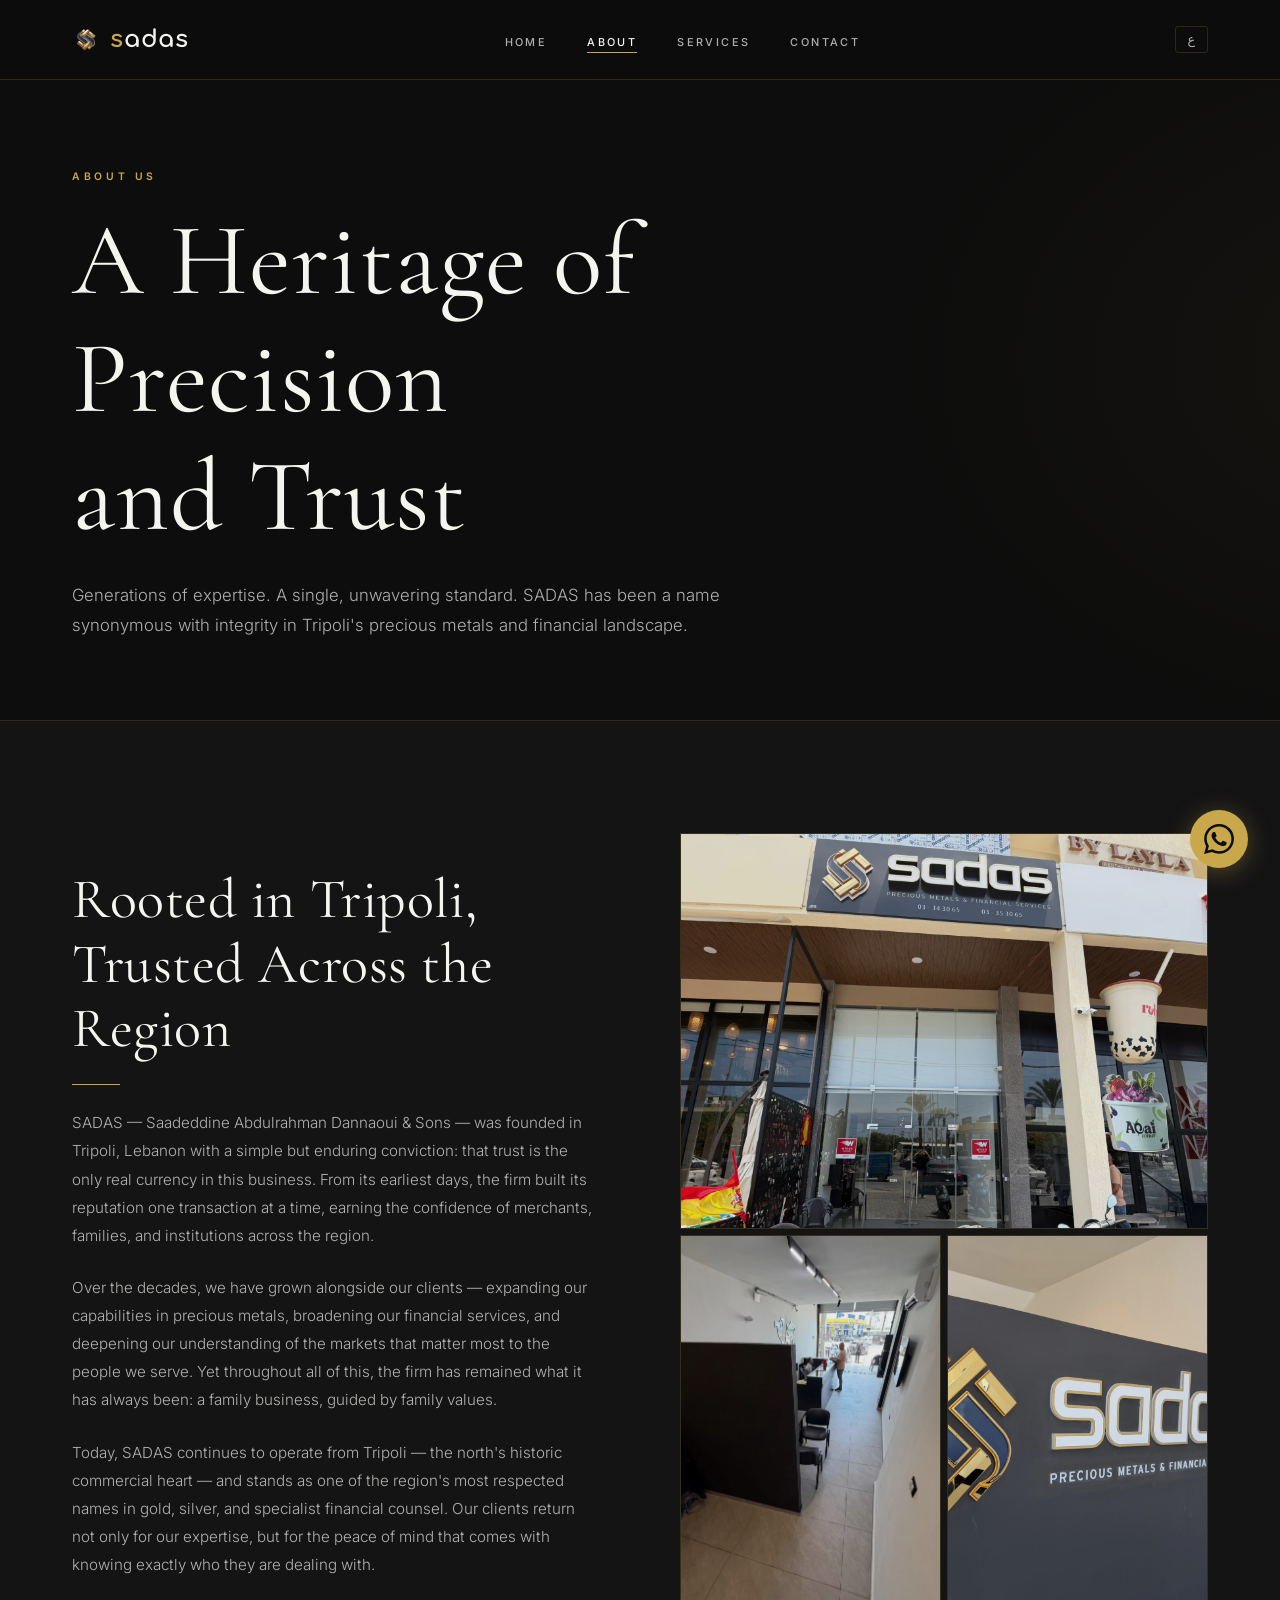
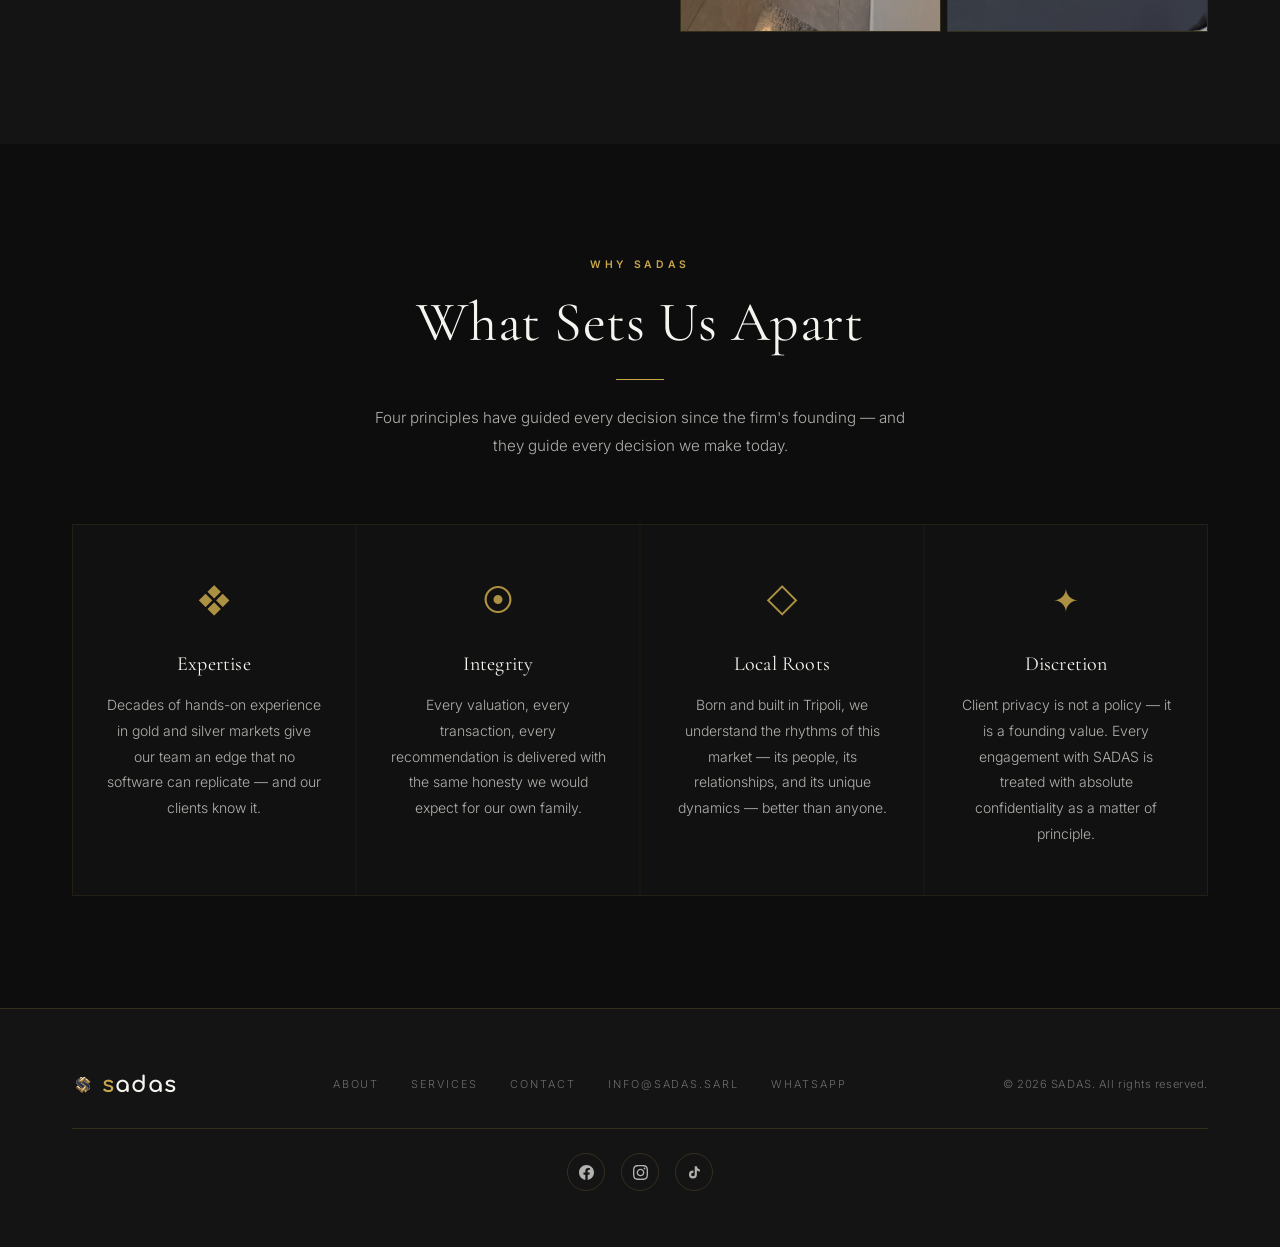
==== commit 37d9eeeb: "Add social media links (Facebook, Instagram, TikTok) - Social icon row in footer on all 4 pages - De" ====
--- a/about.html
+++ b/about.html
@@ -199,6 +199,18 @@
           &copy; <span id="year"></span> SADAS. All rights reserved.
         </p>
       </div>
+
+      <div class="footer-social">
+        <a href="https://www.facebook.com/sadas.sarl" class="social-link" target="_blank" rel="noopener noreferrer" aria-label="SADAS on Facebook">
+          <svg viewBox="0 0 24 24" xmlns="http://www.w3.org/2000/svg" aria-hidden="true"><path d="M24 12.073c0-6.627-5.373-12-12-12s-12 5.373-12 12c0 5.99 4.388 10.954 10.125 11.854v-8.385H7.078v-3.47h3.047V9.43c0-3.007 1.792-4.669 4.533-4.669 1.312 0 2.686.235 2.686.235v2.953H15.83c-1.491 0-1.956.925-1.956 1.874v2.25h3.328l-.532 3.47h-2.796v8.385C19.612 23.027 24 18.062 24 12.073z"/></svg>
+        </a>
+        <a href="https://www.instagram.com/sadassarl/" class="social-link" target="_blank" rel="noopener noreferrer" aria-label="SADAS on Instagram">
+          <svg viewBox="0 0 24 24" xmlns="http://www.w3.org/2000/svg" aria-hidden="true"><path d="M12 2.163c3.204 0 3.584.012 4.85.07 3.252.148 4.771 1.691 4.919 4.919.058 1.265.069 1.645.069 4.849 0 3.205-.012 3.584-.069 4.849-.149 3.225-1.664 4.771-4.919 4.919-1.266.058-1.644.07-4.85.07-3.204 0-3.584-.012-4.849-.07-3.26-.149-4.771-1.699-4.919-4.92-.058-1.265-.07-1.644-.07-4.849 0-3.204.013-3.583.07-4.849.149-3.227 1.664-4.771 4.919-4.919 1.266-.057 1.645-.069 4.849-.069zm0-2.163c-3.259 0-3.667.014-4.947.072-4.358.2-6.78 2.618-6.98 6.98-.059 1.281-.073 1.689-.073 4.948 0 3.259.014 3.668.072 4.948.2 4.358 2.618 6.78 6.98 6.98 1.281.058 1.689.072 4.948.072 3.259 0 3.668-.014 4.948-.072 4.354-.2 6.782-2.618 6.979-6.98.059-1.28.073-1.689.073-4.948 0-3.259-.014-3.667-.072-4.947-.196-4.354-2.617-6.78-6.979-6.98-1.281-.059-1.69-.073-4.949-.073zm0 5.838c-3.403 0-6.162 2.759-6.162 6.162s2.759 6.163 6.162 6.163 6.162-2.759 6.162-6.163c0-3.403-2.759-6.162-6.162-6.162zm0 10.162c-2.209 0-4-1.79-4-4 0-2.209 1.791-4 4-4s4 1.791 4 4c0 2.21-1.791 4-4 4zm6.406-11.845c-.796 0-1.441.645-1.441 1.44s.645 1.44 1.441 1.44c.795 0 1.439-.645 1.439-1.44s-.644-1.44-1.439-1.44z"/></svg>
+        </a>
+        <a href="https://www.tiktok.com/@sadas.s.a.r.l" class="social-link" target="_blank" rel="noopener noreferrer" aria-label="SADAS on TikTok">
+          <svg viewBox="0 0 24 24" xmlns="http://www.w3.org/2000/svg" aria-hidden="true"><path d="M19.59 6.69a4.83 4.83 0 01-3.77-4.25V2h-3.45v13.67a2.89 2.89 0 01-2.88 2.5 2.89 2.89 0 01-2.89-2.89 2.89 2.89 0 012.89-2.89c.28 0 .54.04.79.1V9.01a6.33 6.33 0 00-.79-.05 6.34 6.34 0 00-6.34 6.34 6.34 6.34 0 006.34 6.34 6.34 6.34 0 006.33-6.34V8.89a8.26 8.26 0 004.84 1.55V7c-.01 0-1.22.01-3.07-.31z"/></svg>
+        </a>
+      </div>
     </div>
   </footer>
 
--- a/css/style.css
+++ b/css/style.css
@@ -1347,6 +1347,93 @@
 }
 
 /* ============================================================
+   SOCIAL LINKS — footer row + contact section
+   ============================================================ */
+.footer-social {
+  display: flex;
+  justify-content: center;
+  align-items: center;
+  gap: 1rem;
+  padding-top: 1.5rem;
+  border-top: 1px solid var(--gold-border);
+  margin-top: 1.5rem;
+}
+
+.social-link {
+  display: flex;
+  align-items: center;
+  justify-content: center;
+  width: 38px;
+  height: 38px;
+  border: 1px solid var(--gold-border);
+  border-radius: 50%;
+  color: var(--white-70);
+  transition: color 0.2s, border-color 0.2s, background 0.2s;
+  flex-shrink: 0;
+}
+.social-link:hover {
+  color: var(--gold);
+  border-color: var(--gold);
+  background: var(--gold-pale);
+}
+.social-link svg {
+  width: 15px;
+  height: 15px;
+  fill: currentColor;
+}
+
+/* Contact page — Follow Us section */
+.contact-social {
+  padding: 5rem 0;
+  background: var(--black-soft);
+  text-align: center;
+}
+.contact-social h2 {
+  font-size: clamp(1.6rem, 3vw, 2.2rem);
+  margin-bottom: 0.5rem;
+}
+.contact-social p {
+  color: var(--white-70);
+  margin-bottom: 2rem;
+}
+.contact-social-links {
+  display: flex;
+  justify-content: center;
+  gap: 1.2rem;
+}
+.social-link-large {
+  display: flex;
+  align-items: center;
+  gap: 0.6rem;
+  padding: 0.65rem 1.4rem;
+  border: 1px solid var(--gold-border);
+  border-radius: 4px;
+  color: var(--white-70);
+  font-size: 0.85rem;
+  font-family: var(--font-sans);
+  letter-spacing: 0.04em;
+  transition: color 0.2s, border-color 0.2s, background 0.2s;
+}
+.social-link-large:hover {
+  color: var(--gold);
+  border-color: var(--gold);
+  background: var(--gold-pale);
+}
+.social-link-large svg {
+  width: 16px;
+  height: 16px;
+  fill: currentColor;
+  flex-shrink: 0;
+}
+
+[dir="rtl"] .contact-social-links {
+  flex-direction: row-reverse;
+}
+[dir="rtl"] .footer-social {
+  flex-direction: row-reverse;
+}
+
+/* ============================================================
    LANGUAGE TOGGLE BUTTON
    ============================================================ */
 .lang-toggle {
